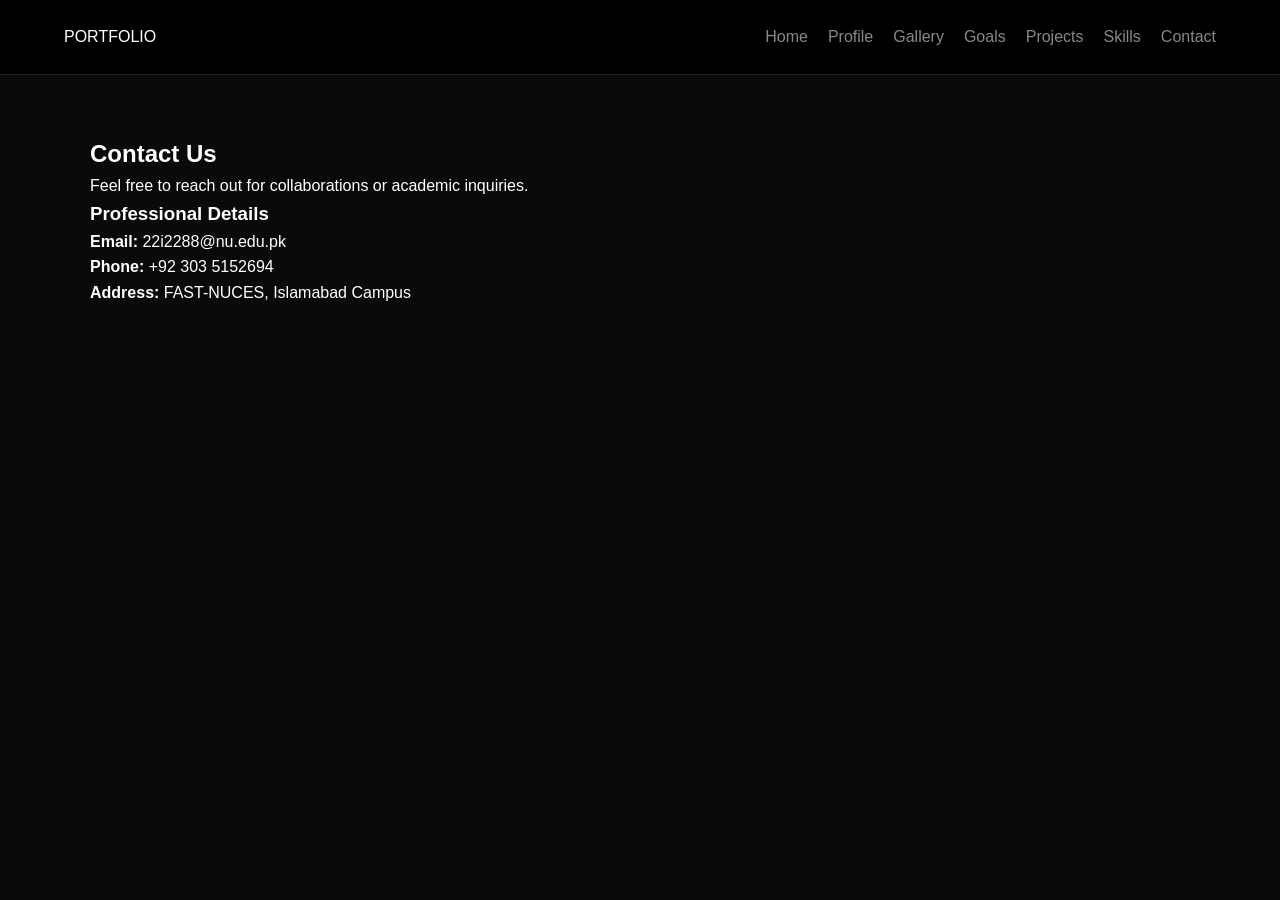
==== contact.html @ 75f1a555 "Initial Portfolio Upload" ====
<!DOCTYPE html>
<html lang="en">
<head>
    <meta charset="UTF-8">
    <meta name="viewport" content="width=device-width, initial-scale=1.0">
    <title>Contact Me | Portfolio</title>
    <link rel="stylesheet" href="styling.css">
</head>
<body>
    <nav class="navbar">
        <div class="logo">PORTFOLIO</div>
        <ul class="nav-links">
            <li><a href="index.html">Home</a></li>
            <li><a href="profile.html">Profile</a></li>
            <li><a href="gallery.html">Gallery</a></li>
            <li><a href="goals.html">Goals</a></li>
            <li><a href="projects.html">Projects</a></li>
            <li><a href="skills.html">Skills</a></li>
            <li><a href="contact.html">Contact</a></li>
        </ul>
    </nav>
    <div class="container">
        <h2>Contact Us</h2>
        <p>Feel free to reach out for collaborations or academic inquiries.</p>

        <div class="contact-info-text">
            <h3>Professional Details</h3>
            <p><strong>Email:</strong> 22i2288@nu.edu.pk</p>
            <p><strong>Phone:</strong> +92 303 5152694</p>
            <p><strong>Address:</strong> FAST-NUCES, Islamabad Campus</p>
        </div>
    </div>
</body>
</html>
---- styling.css ----
/* GLOBAL SETTINGS */
* {
  margin: 0;
  padding: 0;
  box-sizing: border-box;
  font-family: 'Inter', sans-serif;
}

body {
  background-color: #0a0a0a;
  color: #ffffff;
  line-height: 1.6;
}

.container {
  width: 90%;
  max-width: 1100px;
  margin: auto;
  padding: 60px 0;
}

.hero-section {
    display: flex;
    justify-content: center;
    align-items: center;
    text-align: center;
    min-height: 80vh; 
    padding: 20px;
    font-family: sans-serif; 
}

.btn {
  display: inline-flex;
  padding: 12px 30px;
  color: #f9f2f2;           
  text-decoration: underline;
  font-weight: bold;
  margin-top: 20px;
}


/* NAVIGATION */
.navbar {
  display: flex;
  justify-content: space-between;
  align-items: center;
  padding: 1.5rem 5%;
  background: #000;
  border-bottom: 1px solid #222;
  position: sticky;
  top: 0;
  z-index: 1000;
}

.nav-links {
  display: flex;
  list-style: none;
}

.nav-links li {
  margin-left: 20px;
}

.nav-links a {
  color: #888;
  text-decoration: none;
}

/* PROFILE PAGE CLASSES */
.profile-wrapper {
  display: flex;
  gap: 40px;
  flex-wrap: wrap;
}

.profile-photo {
  width: 200px;
  border-radius: 100px;
}

/* SOCIAL LINKS STYLING */
.social-container {
  margin-top: 30px;
}

.social-container h3 {
  font-size: 1.2rem;
  margin-bottom: 10px;
  color: #fff;
}

.social-link {
  display: inline-block;
  margin-right: 20px;
  color: #888;
  text-decoration: none;
  border: 1px solid #333;
  padding: 8px 16px;
  border-radius: 4px;
  transition: 0.3s ease;
}

.social-link:hover {
  color: #000;
  background: #fff;
  border-color: #fff;
}

/* GRID SYSTEM */
.grid-layout {
  display: grid;
  grid-template-columns: repeat(3, 1fr);
  gap: 30px;
}

.card {
  background: #111;
  padding: 20px;
  border: 1px solid #222;
}

/* SKILLS CLASSES */
.skill-bar-bg {
  background: #222;
  height: 10px;
  margin: 10px 0;
}

.skill-fill {
  background: #fff;
  height: 100%;
}

.w-95 { width: 95%; }
.w-80 { width: 80%; }

/* RESPONSIVENESS */


/* 1. DESKTOP (1025px and above) */
@media (min-width: 1025px) {
  .grid-layout {
    grid-template-columns: repeat(3, 1fr);
  }
}

/* 2. TABLET (641px - 1024px) */
@media (max-width: 1024px) and (min-width: 641px) {
  .grid-layout {
    grid-template-columns: repeat(2, 1fr);
  }
  
  .container {
    width: 92%;
  }
}

/* 3. MOBILE (Up to 640px) */
@media (max-width: 640px) {
  .navbar {
    flex-direction: column;
    padding: 1rem;
  }

  .nav-links {
    margin-top: 15px;
    flex-wrap: wrap;
    justify-content: center;
  }

  .nav-links li {
    margin: 5px 10px;
  }

  .grid-layout {
    grid-template-columns: 1fr;
  }

  .profile-wrapper {
    flex-direction: column;
    align-items: center;
    text-align: center;
  }

  .hero-section h1 {
    font-size: 1.8rem;
  }
}
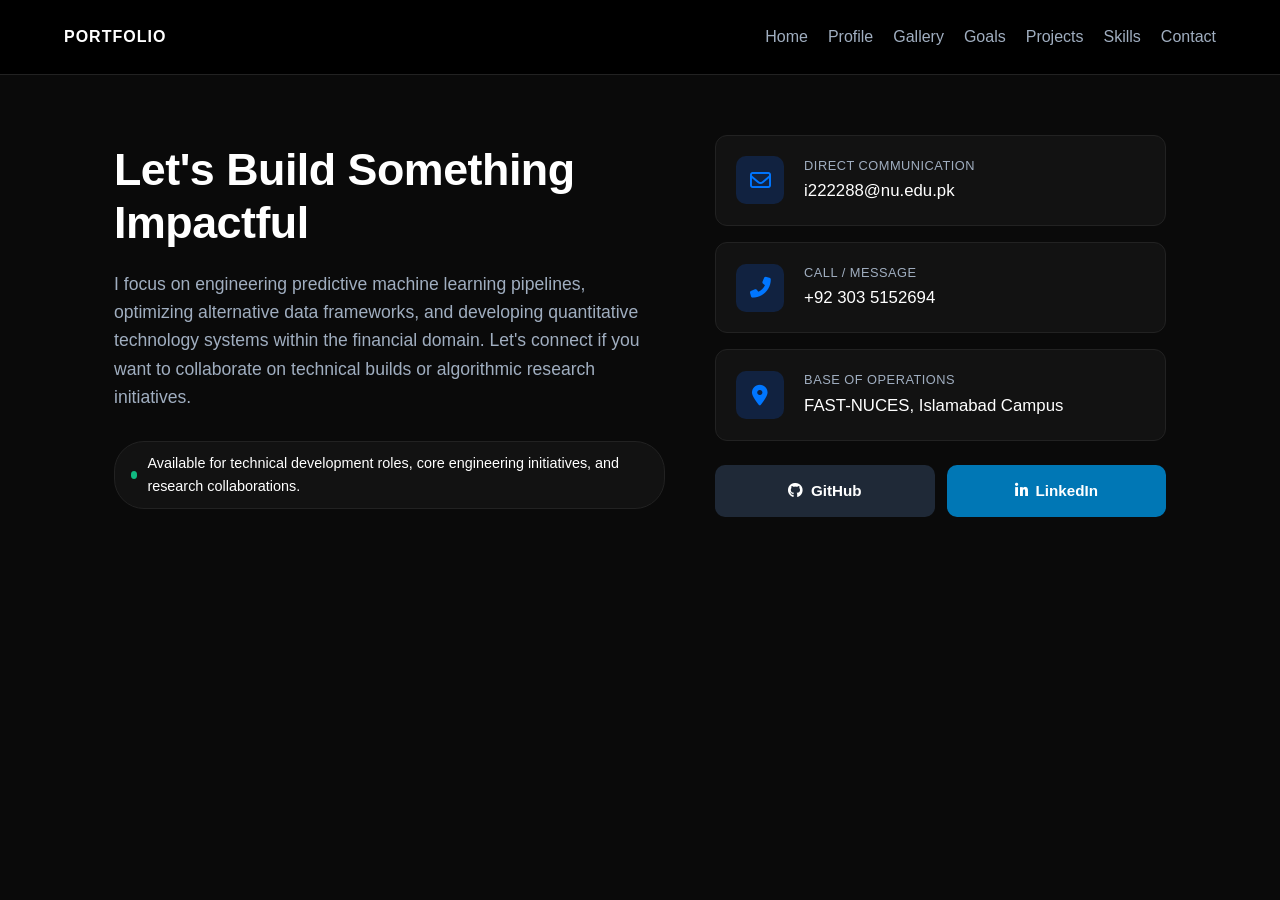
==== commit 19a5d5de: "Add files via upload" ====
--- a/contact.html
+++ b/contact.html
@@ -5,6 +5,8 @@
     <meta name="viewport" content="width=device-width, initial-scale=1.0">
     <title>Contact Me | Portfolio</title>
     <link rel="stylesheet" href="styling.css">
+    <!-- FontAwesome added for modern professional icons -->
+    <link rel="stylesheet" href="https://cdnjs.cloudflare.com/ajax/libs/font-awesome/6.4.0/css/all.min.css">
 </head>
 <body>
     <nav class="navbar">
@@ -19,15 +21,57 @@
             <li><a href="contact.html">Contact</a></li>
         </ul>
     </nav>
-    <div class="container">
-        <h2>Contact Us</h2>
-        <p>Feel free to reach out for collaborations or academic inquiries.</p>
 
-        <div class="contact-info-text">
-            <h3>Professional Details</h3>
-            <p><strong>Email:</strong> 22i2288@nu.edu.pk</p>
-            <p><strong>Phone:</strong> +92 303 5152694</p>
-            <p><strong>Address:</strong> FAST-NUCES, Islamabad Campus</p>
+    <div class="contact-wrapper">
+        <div class="contact-grid">
+            <!-- Left Column: Focused Engineering Copy -->
+            <div class="contact-hero">
+                <h2>Let's Build Something Impactful</h2>
+                <p>I focus on engineering predictive machine learning pipelines, optimizing alternative data frameworks, and developing quantitative technology systems within the financial domain. Let's connect if you want to collaborate on technical builds or algorithmic research initiatives.</p>
+                <div class="hero-tagline">
+                    <span class="pulse-dot"></span> Available for technical development roles, core engineering initiatives, and research collaborations.
+                </div>
+            </div>
+
+            <!-- Right Column: Interactive Details & Networking Cards -->
+            <div class="contact-details-panel">
+                <!-- Academic / Primary Communication Node -->
+                <div class="info-card">
+                    <div class="card-icon"><i class="fa-regular fa-envelope"></i></div>
+                    <div class="card-text">
+                        <span>Direct Communication</span>
+                        <a href="mailto:i222288@nu.edu.pk">i222288@nu.edu.pk</a>
+                    </div>
+                </div>
+
+                <!-- Telephony Node -->
+                <div class="info-card">
+                    <div class="card-icon"><i class="fa-solid fa-phone-flip"></i></div>
+                    <div class="card-text">
+                        <span>Call / Message</span>
+                        <a href="tel:+923035152694">+92 303 5152694</a>
+                    </div>
+                </div>
+
+                <!-- Institutional / Base Hub -->
+                <div class="info-card">
+                    <div class="card-icon"><i class="fa-solid fa-location-dot"></i></div>
+                    <div class="card-text">
+                        <span>Base of Operations</span>
+                        <p>FAST-NUCES, Islamabad Campus</p>
+                    </div>
+                </div>
+
+                <!-- Global Professional Portals -->
+                <div class="social-connect-strip">
+                    <a href="https://github.com/UR3322" target="_blank" class="social-btn github" aria-label="GitHub Portal">
+                        <i class="fa-brands fa-github"></i> GitHub
+                    </a>
+                    <a href="www.linkedin.com/in/muhammad-usman-ur3322" target="_blank" class="social-btn linkedin" aria-label="LinkedIn Portal">
+                        <i class="fa-brands fa-linkedin-in"></i> LinkedIn
+                    </a>
+                </div>
+            </div>
         </div>
     </div>
 </body>
--- a/styling.css
+++ b/styling.css
@@ -1,14 +1,35 @@
-/* GLOBAL SETTINGS */
+/* ==========================================
+   1. GLOBAL VARIABLES & SYSTEM TOKENS
+   ========================================== */
+:root {
+  --bg-main: #0a0a0a;
+  --bg-surface: #121212;
+  --bg-surface-hover: #1c1c1e;
+  --bg-accent-subtle: #112240;
+  
+  --text-main: #ffffff;
+  --text-muted: #a0aec0;
+  --text-accent: #0076ff;
+  --text-accent-gradient: linear-gradient(90deg, #0056b3, #0076ff);
+  
+  --border-color: #222222;
+  --border-color-hover: #0076ff;
+  --font-stack: 'Inter', 'Segoe UI', sans-serif;
+}
+
+/* ==========================================
+   2. CORE RESET & BASE STYLES
+   ========================================== */
 * {
   margin: 0;
   padding: 0;
   box-sizing: border-box;
-  font-family: 'Inter', sans-serif;
+  font-family: var(--font-stack);
 }
 
 body {
-  background-color: #0a0a0a;
-  color: #ffffff;
+  background-color: var(--bg-main);
+  color: var(--text-main);
   line-height: 1.6;
 }
 
@@ -19,14 +40,64 @@
   padding: 60px 0;
 }
 
+.container h2 {
+  font-size: 2.5rem;
+  font-weight: 700;
+  text-align: center;
+  margin-bottom: 40px;
+  text-transform: uppercase;
+  letter-spacing: 1px;
+}
+
+/* ==========================================
+   3. NAVIGATION BAR
+   ========================================== */
+.navbar {
+  display: flex;
+  justify-content: space-between;
+  align-items: center;
+  padding: 1.5rem 5%;
+  background: #000000;
+  border-bottom: 1px solid var(--border-color);
+  position: sticky;
+  top: 0;
+  z-index: 1000;
+}
+
+.logo {
+  font-weight: 700;
+  letter-spacing: 1px;
+}
+
+.nav-links {
+  display: flex;
+  list-style: none;
+}
+
+.nav-links li {
+  margin-left: 20px;
+}
+
+.nav-links a {
+  color: var(--text-muted);
+  text-decoration: none;
+  transition: color 0.2s ease;
+}
+
+.nav-links a:hover {
+  color: var(--text-main);
+}
+
+/* ==========================================
+   4. HOME / HERO SECTION
+   ========================================== */
 .hero-section {
-    display: flex;
-    justify-content: center;
-    align-items: center;
-    text-align: center;
-    min-height: 80vh; 
-    padding: 20px;
-    font-family: sans-serif; 
+  display: flex;
+  justify-content: center;
+  align-items: center;
+  text-align: center;
+  min-height: 80vh; 
+  padding: 20px;
 }
 
 .btn {
@@ -38,75 +109,9 @@
   margin-top: 20px;
 }
 
-
-/* NAVIGATION */
-.navbar {
-  display: flex;
-  justify-content: space-between;
-  align-items: center;
-  padding: 1.5rem 5%;
-  background: #000;
-  border-bottom: 1px solid #222;
-  position: sticky;
-  top: 0;
-  z-index: 1000;
-}
-
-.nav-links {
-  display: flex;
-  list-style: none;
-}
-
-.nav-links li {
-  margin-left: 20px;
-}
-
-.nav-links a {
-  color: #888;
-  text-decoration: none;
-}
-
-/* PROFILE PAGE CLASSES */
-.profile-wrapper {
-  display: flex;
-  gap: 40px;
-  flex-wrap: wrap;
-}
-
-.profile-photo {
-  width: 200px;
-  border-radius: 100px;
-}
-
-/* SOCIAL LINKS STYLING */
-.social-container {
-  margin-top: 30px;
-}
-
-.social-container h3 {
-  font-size: 1.2rem;
-  margin-bottom: 10px;
-  color: #fff;
-}
-
-.social-link {
-  display: inline-block;
-  margin-right: 20px;
-  color: #888;
-  text-decoration: none;
-  border: 1px solid #333;
-  padding: 8px 16px;
-  border-radius: 4px;
-  transition: 0.3s ease;
-}
-
-.social-link:hover {
-  color: #000;
-  background: #fff;
-  border-color: #fff;
-}
-
-/* GRID SYSTEM */
+/* ==========================================
+   5. STANDARD CARDS & REUSABLE GRIDS
+   ========================================== */
 .grid-layout {
   display: grid;
   grid-template-columns: repeat(3, 1fr);
@@ -114,48 +119,529 @@
 }
 
 .card {
-  background: #111;
+  background: var(--bg-surface);
+  padding: 25px;
+  border: 1px solid var(--border-color);
+  border-radius: 8px;
+  transition: transform 0.2s ease, border-color 0.2s ease;
+}
+
+.card:hover {
+  transform: translateY(-4px);
+  border-color: var(--border-color-hover);
+}
+
+.card h3 {
+  margin-bottom: 8px;
+  color: var(--text-main);
+}
+
+.card h4 {
+  font-size: 0.9rem;
+  color: var(--text-accent);
+  margin-bottom: 12px;
+  text-transform: uppercase;
+  letter-spacing: 0.5px;
+}
+
+.card p {
+  color: var(--text-muted);
+  font-size: 0.95rem;
+}
+
+/* ==========================================
+   6. SKILLS COMPONENT LAYOUT
+   ========================================== */
+.skills-grid {
+  display: grid;
+  grid-template-columns: repeat(auto-fit, minmax(320px, 1fr));
+  gap: 30px;
+  align-items: start;
+}
+
+.skill-category {
+  background: var(--bg-surface);
+  border-radius: 8px;
+  padding: 25px;
+  border: 1px solid var(--border-color);
+  transition: transform 0.2s ease, border-color 0.2s ease;
+}
+
+.skill-category:hover {
+  transform: translateY(-4px);
+  border-color: var(--border-color-hover);
+}
+
+.skill-category h3 {
+  font-size: 1.25rem;
+  font-weight: 600;
+  color: var(--text-main);
+  margin-top: 0;
+  margin-bottom: 20px;
+  padding-bottom: 10px;
+  border-bottom: 2px solid var(--text-accent);
+}
+
+.skill-item {
+  margin-bottom: 20px;
+}
+
+.skill-item:last-child {
+  margin-bottom: 0;
+}
+
+.skill-item p {
+  font-size: 0.95rem;
+  font-weight: 500;
+  margin: 0 0 8px 0;
+  color: var(--text-muted);
+  line-height: 1.4;
+}
+
+.skill-bar-bg {
+  width: 100%;
+  height: 8px;
+  background-color: #222222;
+  border-radius: 4px;
+  overflow: hidden;
+  margin: 10px 0;
+}
+
+.skill-fill {
+  height: 100%;
+  background: var(--text-accent-gradient);
+  border-radius: 4px;
+  animation: progressLoad 1s ease-in-out forwards;
+  transform-origin: left;
+}
+
+@keyframes progressLoad {
+  from { transform: scaleX(0); }
+  to { transform: scaleX(1); }
+}
+
+/* ==========================================
+   7. CAREER ROADMAP (TIMELINE COMPONENT)
+   ========================================== */
+.timeline-container {
+  position: relative;
+  max-width: 800px;
+  margin: 40px auto;
+  padding: 10px 0;
+}
+
+.timeline-container::after {
+  content: '';
+  position: absolute;
+  width: 2px;
+  background-color: var(--text-accent);
+  top: 0;
+  bottom: 0;
+  left: 20px;
+  margin-left: -1px;
+}
+
+.timeline-block {
+  position: relative;
+  margin-bottom: 40px;
+  padding-left: 60px;
+}
+
+.timeline-badge {
+  position: absolute;
+  left: 0;
+  top: 0;
+  width: 40px;
+  height: 40px;
+  border-radius: 50%;
+  background: var(--text-accent);
+  color: var(--text-main);
+  font-weight: bold;
+  display: flex;
+  align-items: center;
+  justify-content: center;
+  font-size: 0.9rem;
+  z-index: 1;
+  box-shadow: 0 0 0 4px var(--bg-main);
+}
+
+.timeline-content {
   padding: 20px;
-  border: 1px solid #222;
-}
-
-/* SKILLS CLASSES */
-.skill-bar-bg {
-  background: #222;
-  height: 10px;
-  margin: 10px 0;
-}
-
-.skill-fill {
-  background: #fff;
+  background: var(--bg-surface);
+  border-radius: 6px;
+  border: 1px solid var(--border-color);
+}
+
+.timeline-content h3 {
+  margin-top: 0;
+  color: var(--text-main);
+  font-size: 1.2rem;
+  font-weight: 600;
+}
+
+.timeline-content p {
+  color: var(--text-muted);
+  font-size: 0.95rem;
+  line-height: 1.5;
+  margin-bottom: 0;
+}
+
+.quote-style {
+  text-align: center;
+  margin-top: 50px;
+  font-size: 1.1rem;
+  color: var(--text-muted);
+  letter-spacing: 0.5px;
+}
+
+/* ==========================================
+   8. PROFILE SPLIT INTERFACE
+   ========================================== */
+.profile-split-wrapper {
+  display: grid;
+  grid-template-columns: 0.8fr 1.2fr;
+  gap: 40px;
+  margin: 50px auto;
+  max-width: 1000px;
+}
+
+.profile-side-card {
+  background: var(--bg-surface);
+  border: 1px solid var(--border-color);
+  border-radius: 16px;
+  padding: 35px 25px;
+  text-align: center;
+}
+
+.image-frame {
+  width: 150px;
+  height: 150px;
+  margin: 0 auto 20px auto;
+  border-radius: 50%;
+  overflow: hidden;
+  border: 3px solid var(--text-accent);
+}
+
+.profile-photo {
+  width: 100%;
   height: 100%;
-}
-
-.w-95 { width: 95%; }
-.w-80 { width: 80%; }
-
-/* RESPONSIVENESS */
-
-
-/* 1. DESKTOP (1025px and above) */
+  object-fit: cover;
+}
+
+.profile-side-card h2 {
+  font-size: 1.6rem;
+  font-weight: 700;
+  color: var(--text-main);
+  margin: 10px 0 5px 0;
+}
+
+.profile-subtag {
+  font-size: 0.9rem;
+  color: var(--text-muted);
+  text-transform: uppercase;
+  letter-spacing: 1px;
+  font-weight: 600;
+  margin-bottom: 25px;
+}
+
+.social-icon-strip {
+  display: flex;
+  justify-content: center;
+  gap: 12px;
+}
+
+.icon-btn {
+  width: 42px;
+  height: 42px;
+  border-radius: 50%;
+  background-color: #222222;
+  color: var(--text-muted);
+  display: flex;
+  align-items: center;
+  justify-content: center;
+  font-size: 1.1rem;
+  text-decoration: none;
+  transition: all 0.2s ease;
+}
+
+.icon-btn:hover {
+  color: var(--text-main);
+  transform: translateY(-3px);
+}
+
+.icon-btn.linkedin:hover { background-color: #0077b5; }
+.icon-btn.github:hover { background-color: #1f2937; }
+.icon-btn.instagram:hover { background-color: #e1306c; }
+
+.profile-main-content {
+  display: flex;
+  flex-direction: column;
+  justify-content: center;
+}
+
+.bio-section h3 {
+  font-size: 1.8rem;
+  color: var(--text-main);
+  margin: 0 0 15px 0;
+  font-weight: 700;
+}
+
+.main-bio {
+  font-size: 1.1rem;
+  color: var(--text-muted);
+  line-height: 1.6;
+  margin: 0 0 30px 0;
+}
+
+.focus-grid {
+  display: grid;
+  grid-template-columns: 1fr 1fr;
+  gap: 20px;
+}
+
+.focus-box {
+  background: var(--bg-surface);
+  border: 1px solid var(--border-color);
+  border-radius: 12px;
+  padding: 20px;
+}
+
+.focus-icon {
+  font-size: 1.4rem;
+  color: var(--text-accent);
+  margin-bottom: 12px;
+}
+
+.focus-box h4 {
+  font-size: 1.05rem;
+  font-weight: 600;
+  color: var(--text-main);
+  margin: 0 0 8px 0;
+}
+
+.focus-box p {
+  font-size: 0.9rem;
+  color: var(--text-muted);
+  line-height: 1.4;
+  margin: 0;
+}
+
+/* Old compatibility wrapper for fallback items */
+.profile-wrapper {
+  display: flex;
+  gap: 40px;
+  flex-wrap: wrap;
+}
+
+.social-container {
+  margin-top: 30px;
+}
+
+.social-container h3 {
+  font-size: 1.2rem;
+  margin-bottom: 10px;
+}
+
+.social-link {
+  display: inline-block;
+  margin-right: 20px;
+  color: var(--text-muted);
+  text-decoration: none;
+  border: 1px solid var(--border-color);
+  padding: 8px 16px;
+  border-radius: 4px;
+  transition: 0.3s ease;
+}
+
+.social-link:hover {
+  color: #000000;
+  background: #ffffff;
+  border-color: #ffffff;
+}
+
+/* ==========================================
+   9. CONTACT PANEL STYLING
+   ========================================== */
+.contact-wrapper {
+  max-width: 1100px;
+  margin: 60px auto;
+  padding: 0 24px;
+}
+
+.contact-grid {
+  display: grid;
+  grid-template-columns: 1.1fr 0.9fr;
+  gap: 50px;
+  align-items: center;
+}
+
+.contact-hero h2 {
+  font-size: 2.8rem;
+  color: var(--text-main);
+  line-height: 1.2;
+  margin-bottom: 20px;
+  font-weight: 700;
+  letter-spacing: -0.5px;
+}
+
+.contact-hero p {
+  font-size: 1.1rem;
+  color: var(--text-muted);
+  line-height: 1.6;
+  margin-bottom: 30px;
+}
+
+.hero-tagline {
+  display: inline-flex;
+  align-items: center;
+  gap: 10px;
+  background-color: var(--bg-surface);
+  padding: 10px 16px;
+  border-radius: 30px;
+  font-size: 0.9rem;
+  font-weight: 500;
+  color: var(--text-main);
+  border: 1px solid var(--border-color);
+}
+
+.pulse-dot {
+  width: 8px;
+  height: 8px;
+  background-color: #10b981;
+  border-radius: 50%;
+  box-shadow: 0 0 0 0 rgba(16, 185, 129, 0.7);
+  animation: pulse 1.6s infinite;
+}
+
+@keyframes pulse {
+  0% { transform: scale(0.95); box-shadow: 0 0 0 0 rgba(16, 185, 129, 0.5); }
+  70% { transform: scale(1); box-shadow: 0 0 0 8px rgba(16, 185, 129, 0); }
+  100% { transform: scale(0.95); box-shadow: 0 0 0 0 rgba(16, 185, 129, 0); }
+}
+
+.contact-details-panel {
+  display: flex;
+  flex-direction: column;
+  gap: 16px;
+}
+
+.info-card {
+  display: flex;
+  align-items: center;
+  gap: 20px;
+  background: var(--bg-surface);
+  padding: 20px;
+  border-radius: 12px;
+  border: 1px solid var(--border-color);
+  transition: transform 0.2s ease, border-color 0.2s ease;
+}
+
+.info-card:hover {
+  transform: translateX(4px);
+  border-color: var(--border-color-hover);
+}
+
+.card-icon {
+  width: 48px;
+  height: 48px;
+  background-color: var(--bg-accent-subtle);
+  color: var(--text-accent);
+  border-radius: 10px;
+  display: flex;
+  align-items: center;
+  justify-content: center;
+  font-size: 1.3rem;
+}
+
+.card-text span {
+  display: block;
+  font-size: 0.8rem;
+  text-transform: uppercase;
+  color: var(--text-muted);
+  letter-spacing: 0.5px;
+  margin-bottom: 2px;
+}
+
+.card-text p, .card-text a {
+  margin: 0;
+  font-size: 1.05rem;
+  color: var(--text-main);
+  font-weight: 500;
+  text-decoration: none;
+}
+
+.card-text a:hover {
+  color: var(--text-accent);
+}
+
+.social-connect-strip {
+  display: grid;
+  grid-template-columns: 1fr 1fr;
+  gap: 12px;
+  margin-top: 8px;
+}
+
+.social-btn {
+  display: flex;
+  align-items: center;
+  justify-content: center;
+  gap: 8px;
+  padding: 14px;
+  border-radius: 10px;
+  font-size: 0.95rem;
+  font-weight: 600;
+  text-decoration: none;
+  transition: opacity 0.2s ease;
+}
+
+.social-btn:hover {
+  opacity: 0.9;
+}
+
+.social-btn.github {
+  background-color: #1f2937;
+  color: #ffffff;
+}
+
+.social-btn.linkedin {
+  background-color: #0077b5;
+  color: #ffffff;
+}
+
+/* ==========================================
+   10. MEDIA QUERIES & RESPONSIVENESS
+   ========================================== */
 @media (min-width: 1025px) {
   .grid-layout {
     grid-template-columns: repeat(3, 1fr);
   }
 }
 
-/* 2. TABLET (641px - 1024px) */
 @media (max-width: 1024px) and (min-width: 641px) {
   .grid-layout {
     grid-template-columns: repeat(2, 1fr);
   }
-  
   .container {
     width: 92%;
   }
 }
 
-/* 3. MOBILE (Up to 640px) */
+@media (max-width: 768px) {
+  .contact-grid,
+  .profile-split-wrapper {
+    grid-template-columns: 1fr;
+    gap: 40px;
+  }
+  
+  .focus-grid {
+    grid-template-columns: 1fr;
+  }
+
+  .contact-hero h2 {
+    font-size: 2.2rem;
+  }
+}
+
 @media (max-width: 640px) {
   .navbar {
     flex-direction: column;
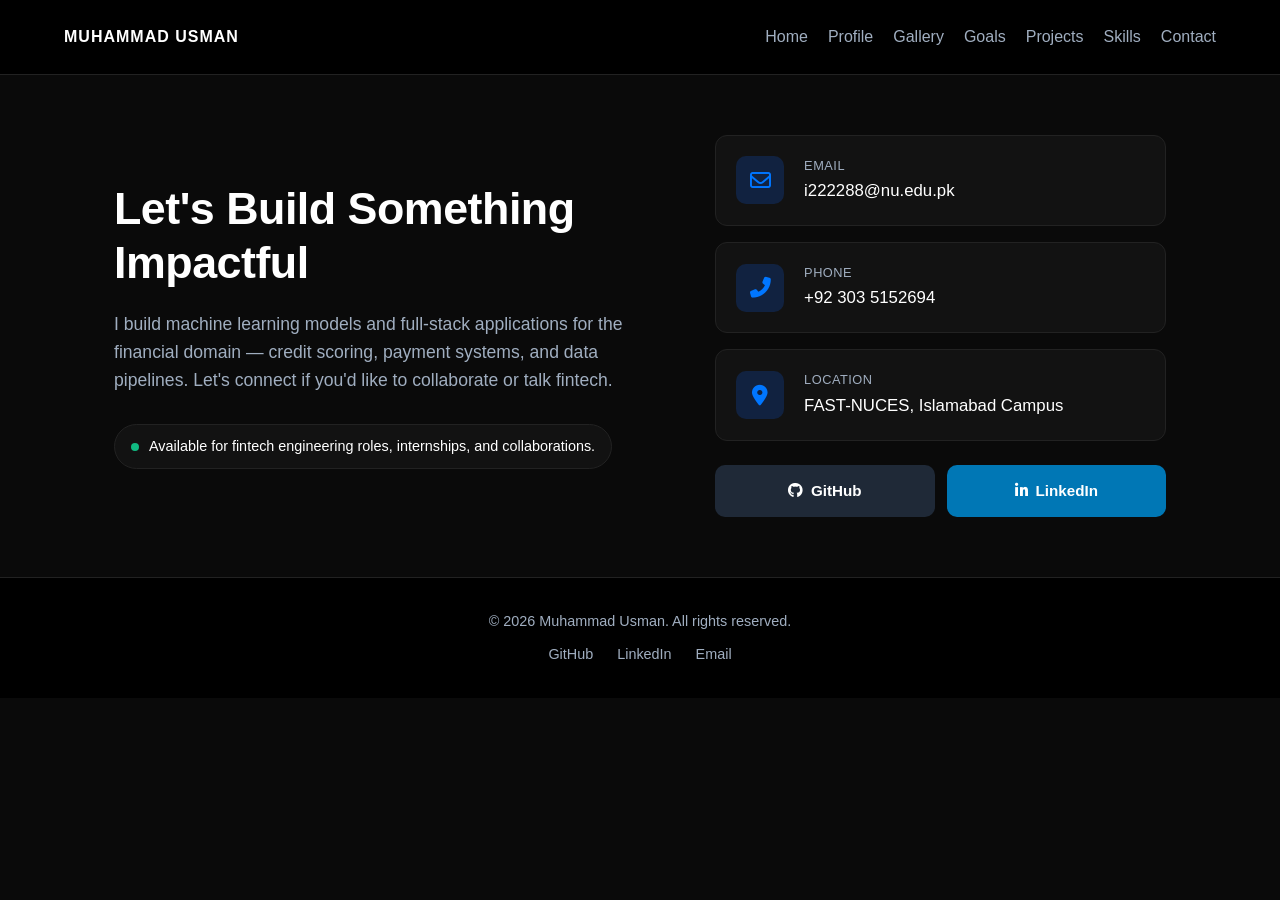
==== commit 75d6a0e7: "Polish personal portfolio website - Fix broken LinkedIn URL on contact page - Add missing viewport m" ====
--- a/contact.html
+++ b/contact.html
@@ -1,78 +1,87 @@
-<!DOCTYPE html>
-<html lang="en">
-<head>
-    <meta charset="UTF-8">
-    <meta name="viewport" content="width=device-width, initial-scale=1.0">
-    <title>Contact Me | Portfolio</title>
-    <link rel="stylesheet" href="styling.css">
-    <!-- FontAwesome added for modern professional icons -->
-    <link rel="stylesheet" href="https://cdnjs.cloudflare.com/ajax/libs/font-awesome/6.4.0/css/all.min.css">
-</head>
-<body>
-    <nav class="navbar">
-        <div class="logo">PORTFOLIO</div>
-        <ul class="nav-links">
-            <li><a href="index.html">Home</a></li>
-            <li><a href="profile.html">Profile</a></li>
-            <li><a href="gallery.html">Gallery</a></li>
-            <li><a href="goals.html">Goals</a></li>
-            <li><a href="projects.html">Projects</a></li>
-            <li><a href="skills.html">Skills</a></li>
-            <li><a href="contact.html">Contact</a></li>
-        </ul>
-    </nav>
-
-    <div class="contact-wrapper">
-        <div class="contact-grid">
-            <!-- Left Column: Focused Engineering Copy -->
-            <div class="contact-hero">
-                <h2>Let's Build Something Impactful</h2>
-                <p>I focus on engineering predictive machine learning pipelines, optimizing alternative data frameworks, and developing quantitative technology systems within the financial domain. Let's connect if you want to collaborate on technical builds or algorithmic research initiatives.</p>
-                <div class="hero-tagline">
-                    <span class="pulse-dot"></span> Available for technical development roles, core engineering initiatives, and research collaborations.
-                </div>
-            </div>
-
-            <!-- Right Column: Interactive Details & Networking Cards -->
-            <div class="contact-details-panel">
-                <!-- Academic / Primary Communication Node -->
-                <div class="info-card">
-                    <div class="card-icon"><i class="fa-regular fa-envelope"></i></div>
-                    <div class="card-text">
-                        <span>Direct Communication</span>
-                        <a href="mailto:i222288@nu.edu.pk">i222288@nu.edu.pk</a>
-                    </div>
-                </div>
-
-                <!-- Telephony Node -->
-                <div class="info-card">
-                    <div class="card-icon"><i class="fa-solid fa-phone-flip"></i></div>
-                    <div class="card-text">
-                        <span>Call / Message</span>
-                        <a href="tel:+923035152694">+92 303 5152694</a>
-                    </div>
-                </div>
-
-                <!-- Institutional / Base Hub -->
-                <div class="info-card">
-                    <div class="card-icon"><i class="fa-solid fa-location-dot"></i></div>
-                    <div class="card-text">
-                        <span>Base of Operations</span>
-                        <p>FAST-NUCES, Islamabad Campus</p>
-                    </div>
-                </div>
-
-                <!-- Global Professional Portals -->
-                <div class="social-connect-strip">
-                    <a href="https://github.com/UR3322" target="_blank" class="social-btn github" aria-label="GitHub Portal">
-                        <i class="fa-brands fa-github"></i> GitHub
-                    </a>
-                    <a href="www.linkedin.com/in/muhammad-usman-ur3322" target="_blank" class="social-btn linkedin" aria-label="LinkedIn Portal">
-                        <i class="fa-brands fa-linkedin-in"></i> LinkedIn
-                    </a>
-                </div>
-            </div>
-        </div>
-    </div>
-</body>
+<!DOCTYPE html>
+<html lang="en">
+<head>
+    <meta charset="UTF-8">
+    <meta name="viewport" content="width=device-width, initial-scale=1.0">
+    <title>Muhammad Usman | Contact</title>
+    <link rel="stylesheet" href="styling.css">
+    <link rel="icon" href="data:image/svg+xml,%3Csvg xmlns='http://www.w3.org/2000/svg' viewBox='0 0 100 100'%3E%3Crect width='100' height='100' rx='20' fill='%230076ff'/%3E%3Ctext x='50' y='70' font-size='55' text-anchor='middle' fill='white' font-family='Arial' font-weight='bold'%3EMU%3C/text%3E%3C/svg%3E">
+    <!-- FontAwesome added for modern professional icons -->
+    <link rel="stylesheet" href="https://cdnjs.cloudflare.com/ajax/libs/font-awesome/6.4.0/css/all.min.css">
+</head>
+<body>
+    <nav class="navbar">
+        <div class="logo">MUHAMMAD USMAN</div>
+        <ul class="nav-links">
+            <li><a href="index.html">Home</a></li>
+            <li><a href="profile.html">Profile</a></li>
+            <li><a href="gallery.html">Gallery</a></li>
+            <li><a href="goals.html">Goals</a></li>
+            <li><a href="projects.html">Projects</a></li>
+            <li><a href="skills.html">Skills</a></li>
+            <li><a href="contact.html">Contact</a></li>
+        </ul>
+    </nav>
+
+    <div class="contact-wrapper">
+        <div class="contact-grid">
+            <!-- Left Column: Focused Engineering Copy -->
+            <div class="contact-hero">
+                <h2>Let's Build Something Impactful</h2>
+                <p>I build machine learning models and full-stack applications for the financial domain — credit scoring, payment systems, and data pipelines. Let's connect if you'd like to collaborate or talk fintech.</p>
+                <div class="hero-tagline">
+                    <span class="pulse-dot"></span> Available for fintech engineering roles, internships, and collaborations.
+                </div>
+            </div>
+
+            <!-- Right Column: Interactive Details & Networking Cards -->
+            <div class="contact-details-panel">
+                <!-- Academic / Primary Communication Node -->
+                <div class="info-card">
+                    <div class="card-icon"><i class="fa-regular fa-envelope"></i></div>
+                    <div class="card-text">
+                        <span>Email</span>
+                        <a href="mailto:i222288@nu.edu.pk">i222288@nu.edu.pk</a>
+                    </div>
+                </div>
+
+                <!-- Telephony Node -->
+                <div class="info-card">
+                    <div class="card-icon"><i class="fa-solid fa-phone-flip"></i></div>
+                    <div class="card-text">
+                        <span>Phone</span>
+                        <a href="tel:+923035152694">+92 303 5152694</a>
+                    </div>
+                </div>
+
+                <!-- Institutional / Base Hub -->
+                <div class="info-card">
+                    <div class="card-icon"><i class="fa-solid fa-location-dot"></i></div>
+                    <div class="card-text">
+                        <span>Location</span>
+                        <p>FAST-NUCES, Islamabad Campus</p>
+                    </div>
+                </div>
+
+                <!-- Global Professional Portals -->
+                <div class="social-connect-strip">
+                    <a href="https://github.com/UR3322" target="_blank" class="social-btn github" aria-label="GitHub Portal">
+                        <i class="fa-brands fa-github"></i> GitHub
+                    </a>
+                    <a href="https://www.linkedin.com/in/muhammad-usman-142a9528b" target="_blank" class="social-btn linkedin" aria-label="LinkedIn Portal">
+                        <i class="fa-brands fa-linkedin-in"></i> LinkedIn
+                    </a>
+                </div>
+            </div>
+        </div>
+    </div>
+    <footer class="footer">
+        <p>&copy; 2026 Muhammad Usman. All rights reserved.</p>
+        <div class="footer-links">
+            <a href="https://github.com/UR3322" target="_blank">GitHub</a>
+            <a href="https://www.linkedin.com/in/muhammad-usman-142a9528b" target="_blank">LinkedIn</a>
+            <a href="mailto:i222288@nu.edu.pk">Email</a>
+        </div>
+    </footer>
+</body>
 </html>
--- a/styling.css
+++ b/styling.css
@@ -671,4 +671,44 @@
   .hero-section h1 {
     font-size: 1.8rem;
   }
-}+}
+/* ==========================================
+   12. PROJECT CARD LINKS & SITE FOOTER
+   ========================================== */
+.card-link {
+  display: inline-flex;
+  align-items: center;
+  gap: 6px;
+  margin-top: 14px;
+  color: var(--text-accent);
+  text-decoration: none;
+  font-weight: 600;
+  font-size: 0.9rem;
+}
+
+.card-link:hover {
+  text-decoration: underline;
+}
+
+.footer {
+  text-align: center;
+  padding: 2rem 5%;
+  border-top: 1px solid var(--border-color);
+  color: var(--text-muted);
+  font-size: 0.9rem;
+  background: #000000;
+}
+
+.footer-links {
+  margin-top: 10px;
+}
+
+.footer-links a {
+  color: var(--text-muted);
+  margin: 0 10px;
+  text-decoration: none;
+}
+
+.footer-links a:hover {
+  color: var(--text-main);
+}
